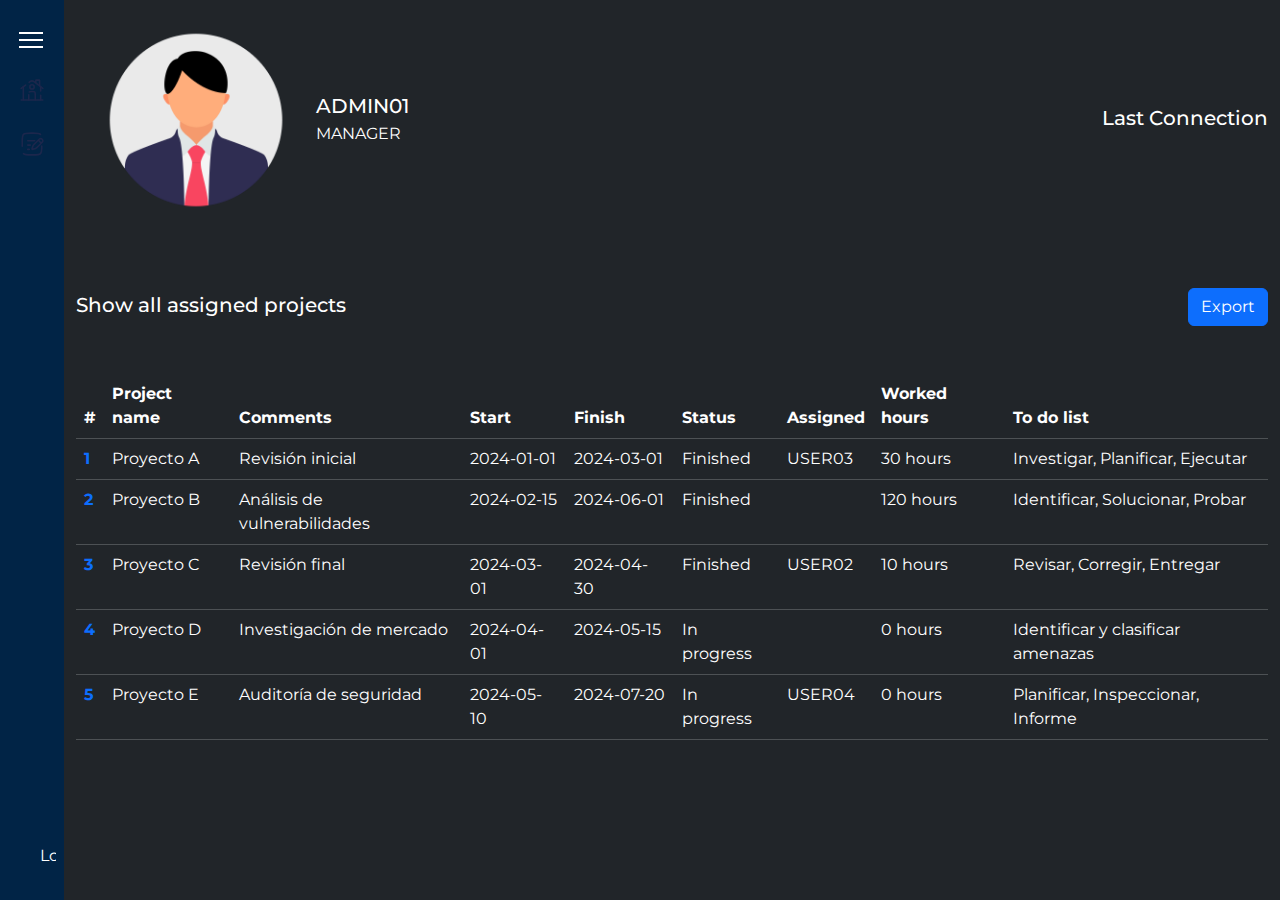
==== pages/dashboard-assigned-projects-admin.html @ 147cf3d9 "Se agrego una nueva page para el admin con su script correspondiente" ====
<!DOCTYPE html>
<html lang="en">
<head>
    <meta charset="UTF-8">
    <meta name="viewport" content="width=device-width, initial-scale=1.0">
    <title>Web app Task Register</title>
    <link href="https://cdn.jsdelivr.net/npm/bootstrap@5.3.3/dist/css/bootstrap.min.css" rel="stylesheet" integrity="sha384-QWTKZyjpPEjISv5WaRU9OFeRpok6YctnYmDr5pNlyT2bRjXh0JMhjY6hW+ALEwIH" crossorigin="anonymous">
    <link rel="stylesheet" href="/css/style.css">
</head>
<body class="text-white">
    <header>
        <div>
            <nav class="sidebar-app text-light" id="sidebar">
                <ul class="list-unstyled flex-grow-1">
                    <li class="menu-container-app">
                        <div class="menu-app" id="menu">
                            <div></div>
                            <div></div>
                            <div></div>
                        </div>
                    </li>
                    <li>
                        <a href="/index.html">
                            <img src="/assets/icon/home-icon.svg" alt="">
                            <span class="">Home</span>
                        </a>
                    </li>
                    <li>
                        <a href="#" id="list-users">
                            <img src="/assets/icon/project-add-icon.svg" alt="">
                            <span>List Users</span>
                        </a>
                    </li>
                    <li class="mt-auto">
                        <a href="#">
                            <img src="/assets/icon/logout-icon.svg" alt="">
                            <span>Logout</span>
                        </a>
                    </li>
                </ul>
            </nav>
        </div>
    </header>
    <main id="main">

        <div class="container-fluid">
            <div class="row align-items-center">
              <div class="col-md-6 d-flex align-items-center">
                <div class="profile-icon">
                    <img src="/assets/img/profile-img.png" alt="" class="rounded-circle profile-img">
                </div>
                <div>
                    <div class="h5 mb-1">
                        ADMIN01
                    </div>
                    <div>
                        MANAGER
                    </div>
                </div>
              </div>
              <div class="col-md-6 text-md-end">
                <div class="h5 mb-1">Last Connection</div>
              </div>
            </div>
        </div>

        <div class="position-fixed top-0 start-0 end-0 bottom-0 bg-light bg-opacity-50 d-flex justify-content-center align-items-center z-index-1050 hidden-form-update" id="hidden-form-update-admin">
            <div class="bg-black p-4 rounded shadow-lg w-100" style="max-width: 32rem; position: relative;">
                <form action="" method="post">
                    <h4 class="text-center text-light fw-bold mb-4">UPDATE PROJECT</h4>
                    <div>
                        <label for="projectName"></label>
                        <input type="text" class="form-control custom-input" id="projectName" placeholder="Project name">
                    </div>
                    <div>
                        <label for="comments"></label>
                        <textarea type="text" class="form-control custom-input" id="comments" placeholder="Comments"></textarea>
                    </div>
                    <div>
                        <label for="toDoList"></label>
                        <textarea  class="form-control custom-input" id="toDoList" placeholder="To do list"></textarea>
                    </div>
                    <div class="mb-3">
                        <label for="completed"></label>
                        <select id="completed" name="completed" class="form-select custom-input" multiple>
                            <option value="0">Assigned project?</option>
                            <option value="user1">USER01</option>
                            <option value="user2">USER02</option>
                            <option value="user3">USER03</option>
                            <option value="user4">USER04</option>
                            <option value="user5">USER05</option>
                        </select>
                    </div>
                    <div class="d-flex justify-content-end">
                        <button type="button" id="close-form" class="btn btn-danger me-2" onclick="closeFormUpdate()">Close</button>
                        <button type="submit" class="btn btn-success">Update</button>
                    </div>
                </form>
            </div>
        </div>
        <div class="position-fixed top-0 start-0 end-0 bottom-0 bg-light bg-opacity-50 d-flex justify-content-center align-items-center z-index-1050 hidden-delete" id="hidden-delete-admin">
            <div class="bg-black p-4 rounded-4 shadow-lg w-100" style="max-width: 32rem; position: relative;">
                <h4 class="text-center text-light fw-bold mb-4">DELETE PROJECT</h4>
                <p class="text-center">¿Estás seguro de que deseas eliminar este proyecto?</p>
                <div class="d-flex justify-content-end">
                    <button type="button" id="close-form" class="btn btn-danger me-2" style="width: 90px;">SI</button>
                    <button type="button" class="btn btn-success" style="width: 90px;" onclick="closeDelete()">NO</button>
                </div>
            </div>
        </div>

        <div class="container-fluid pt-5">
            <div class="row align-items-center">
                <div class="col-md-6 d-flex align-items-center">
                    <div class="h5 mb-1">
                        Show all assigned projects
                    </div>
                </div>
                <div class="col-md-6 text-md-end">
                    <button type="button" class="btn btn-primary">Export</button>
                </div>
            </div>
        </div>

        <div class="container-fluid py-5">
            <div class="row align-items-center">
                <div class="col-12">
                    <table class="table table-dark mx-auto bg-black">
                        <thead>
                          <tr>
                            <th scope="col">#</th>
                            <th scope="col">Project name</th>
                            <th scope="col">Comments</th>
                            <th scope="col">Start</th>
                            <th scope="col">Finish</th>
                            <th scope="col">Status</th>
                            <th scope="col">Assigned</th>
                            <th scope="col">Worked hours</th>
                            <th scope="col">To do list</th>
                          </tr>
                        </thead>
                        <tbody>
                          <tr>
                            <td>
                                <a href="#" class="text-primary fw-bold text-decoration-none" data-menu="1" onclick="toggleMenu(event, 1)">
                                    1
                                </a>
                                <div class="menu-admin position-absolute mt-2 border border-light rounded-4 bg-black text-light hidden-menu-admin" style="width: 12rem; z-index: 1050;" data-menu="1">
                                    <button class="btn btn-link menu-item text-decoration-none text-white d-flex" onclick="editProject(1)">Update project</button>
                                    <button class="btn btn-link menu-item text-decoration-none text-danger" onclick="deleteProject(1)">Delete project</button>
                                </div>
                            </td>
                            <td>Proyecto A</td>
                            <td>Revisión inicial</td>
                            <td>2024-01-01</td>
                            <td>2024-03-01</td>
                            <td>Finished</td>
                            <td>USER03</td>
                            <td>30 hours</td>
                            <td>Investigar, Planificar, Ejecutar</td>
                          </tr>
                          <tr>
                            <td>
                                <a href="#" class="text-primary fw-bold text-decoration-none" data-menu="2" onclick="toggleMenu(event, 2)">
                                    2
                                </a>
                                <div class="menu-admin position-absolute mt-2 border border-light rounded-4 bg-black text-light hidden-menu-admin" style="width: 12rem; z-index: 1050;" data-menu="2">
                                    <button class="btn btn-link menu-item text-decoration-none text-white d-flex" onclick="editProject(2)">Update project</button>
                                    <button class="btn btn-link menu-item text-decoration-none text-danger" onclick="deleteProject(2)">Delete project</button>
                                </div>
                            </td>
                            <td>Proyecto B</td>
                            <td>Análisis de vulnerabilidades</td>
                            <td>2024-02-15</td>
                            <td>2024-06-01</td>
                            <td>Finished</td>
                            <td></td>
                            <td>120 hours</td>
                            <td>Identificar, Solucionar, Probar</td>   
                          </tr>
                          <tr>
                            <td>
                                <a href="#" class="text-primary fw-bold text-decoration-none" data-menu="3" onclick="toggleMenu(event, 3)">
                                    3
                                </a>
                                <div class="menu-admin position-absolute mt-2 border border-light rounded-4 bg-black text-light hidden-menu-admin" style="width: 12rem; z-index: 1050;" data-menu="3">
                                    <button class="btn btn-link menu-item text-decoration-none text-white d-flex" onclick="editProject(3)">Update project</button>
                                    <button class="btn btn-link menu-item text-decoration-none text-danger" onclick="deleteProject(3)">Delete project</button>
                                </div>
                            </td>
                            <td>Proyecto C</td>
                            <td>Revisión final</td>
                            <td>2024-03-01</td>
                            <td>2024-04-30</td>
                            <td>Finished</td>
                            <td>USER02</td>
                            <td>10 hours</td>
                            <td>Revisar, Corregir, Entregar</td> 
                          </tr>
                          <tr>
                            <td>
                                <a href="#" class="text-primary fw-bold text-decoration-none" data-menu="4" onclick="toggleMenu(event, 4)">
                                    4
                                </a>
                                <div class="menu-admin position-absolute mt-2 border border-light rounded-4 bg-black text-light hidden-menu-admin" style="width: 12rem; z-index: 1050;" data-menu="4">
                                    <button class="btn btn-link menu-item text-decoration-none text-white d-flex" onclick="editProject(4)">Update project</button>
                                    <button class="btn btn-link menu-item text-decoration-none text-danger" onclick="deleteProject(4)">Delete project</button>
                                </div>
                            </td>
                            <td>Proyecto D</td>
                            <td>Investigación de mercado</td>
                            <td>2024-04-01</td>
                            <td>2024-05-15</td>
                            <td>In progress</td>
                            <td></td>
                            <td>0 hours</td>
                            <td>Identificar y clasificar amenazas</td>
                          </tr>
                          <tr>
                            <td>
                                <a href="#" class="text-primary fw-bold text-decoration-none" data-menu="5" onclick="toggleMenu(event, 5)">
                                    5
                                </a>
                                <div class="menu-admin position-absolute mt-2 border border-light rounded-4 bg-black text-light hidden-menu-admin" style="width: 12rem; z-index: 1050;" data-menu="5">
                                    <button class="btn btn-link menu-item text-decoration-none text-white d-flex" onclick="editProject(5)">Update project</button>
                                    <button class="btn btn-link menu-item text-decoration-none text-danger" onclick="deleteProject(5)">Delete project</button>
                                </div>
                            </td>
                            <td>Proyecto E</td>
                            <td>Auditoría de seguridad</td>
                            <td>2024-05-10</td>
                            <td>2024-07-20</td>
                            <td>In progress</td>
                            <td>USER04</td>
                            <td>0 hours</td>
                            <td>Planificar, Inspeccionar, Informe</td>
                          </tr>
                        </tbody>
                      </table>
                </div>
            </div>
        </div>

    </main>
    <script src="/script/script-sidebar.js"></script>
    <script src="/script/script-dashboard-assigned-admin.js"></script>
    <script src="https://cdn.jsdelivr.net/npm/bootstrap@5.3.3/dist/js/bootstrap.bundle.min.js" integrity="sha384-YvpcrYf0tY3lHB60NNkmXc5s9fDVZLESaAA55NDzOxhy9GkcIdslK1eN7N6jIeHz" crossorigin="anonymous"></script>
</body>
</html>
---- css/style.css ----
@import url('https://fonts.googleapis.com/css2?family=Montserrat:ital,wght@0,100..900;1,100..900&display=swap');

/**Estilos generales */
:root {
    --background-color: white;
    --background-color-sidebar: #012446;
    --text-title-color: #053D4E;
    --text-color: #32363B;
    --text-color-sidebar: #FFF;
    --icon-color: #32363B;
    --icon-menu-color: #707780;
    --menu-color: #FFF;

    --text-selected-color: #355CC0;
    --background-selected: #EBF0FF;
    --background-hover: #EBF0FF;

    --border-color: #E6E9ED;
}
* {
    margin: 0;
    padding: 0;
    box-sizing: border-box;
    font-family: "Montserrat", sans-serif;
}
body {
    width: 100%;
    height: 100vh;
    background-color: #212529;
}

/**Estilos del sidebar */
.sidebar-app {
    display: flex;
    flex-direction: column;
    margin-top: 0;
    width: 4rem;
    height: 100vh;
    position: fixed;
    top: 0;
    left: 0;
    z-index: 100;
    padding: 1.1rem 0;
    overflow-y: auto;
    background-color: var(--background-color-sidebar);
    transition: width 0.5s ease;
}
.sidebar-app.menu-toggle-app {
    width: 14rem;
}
.sidebar-app ul {
    display: flex;
    flex-direction: column;
    list-style: none;
    padding: 0;
    margin: 0;
    height: 100%;
}
.sidebar-app li {
    list-style: none;
}
.sidebar-app a {
    display: flex;
    align-items: center;
    gap: 1.3rem;
    padding: 0.9rem 0.7rem;
    text-decoration: none;
    margin: 0 0.5rem;
    border-radius: 0.5rem;
    white-space: nowrap;
    overflow: hidden;
    color: var(--text-color-sidebar);
}
.sidebar-app a:hover {
    background-color: var(--background-hover);
    color: #000 !important;
}
.sidebar-app a:hover img{
    filter: brightness(0) saturate(100%) invert(0%) sepia(100%) saturate(0%) hue-rotate(360deg) brightness(0) contrast(100%);
}
.sidebar-app img {
    width: 1.6rem;
}
.sidebar-app .logout {
    margin-top: auto;
}

/**Estilso del menu hamburguesa */
.menu-container-app {
    display: block;
    align-items: center;
    gap: 1.3rem;
    padding: 0.9rem 0.7rem;
    margin: 0 0.5rem;
    cursor: pointer;
}
.menu-app {
    width: 1.5rem;
    height: 1rem;
    display: flex;
    flex-direction: column;
    justify-content: space-between;
}
.menu-app div {
    width: 100% !important;
    height: 0.15rem !important;
    background-color: var(--menu-color) !important;
}

/**Estilos generales para el main */
main {
    margin-left: 4rem;
    transition: margin-left 0.5s ease;
}
main.menu-toggle-app {
    margin-left: 14rem;
}

/**Estilos para la seccion 1 del main, donde se muestran profile, full name, position y last connection */
.profile-icon {
    display: flex;
    justify-content: center;
    align-items: center;
}
.profile-img {
    width: 15rem;
    height: 15rem;
}
.profile-img-user {
    width: 5rem;
    height: 5rem;
    border: 1px solid var(--border-color);
}

/**Estilos de la seccion 2 del main, donde se muestra la tabla con la informacion de los proyectos del admin */
.table {
    color: #0000;
}
.table-dark {
    background-color: #000 !important;
}

/**Estilos para personalizar los formularios de las opciones para crear, actualizar y eliminar proyectos */
.custom-input {
    background-color: #D9D9D9 !important;
}
.custom-input:focus, .custom-input:hover {
    outline: none !important;
    box-shadow: none !important;
    border: 0;
}
.hidden-form {
    display: none !important;
}
.hidden-menu-user {
    display: none !important;
}
.hidden-menu-admin {
    display: none !important;
}
.hidden-form-update {
    display: none !important;
}
.hidden-form-assigned {
    display: none !important;
}
.hidden-delete {
    display: none !important;
}
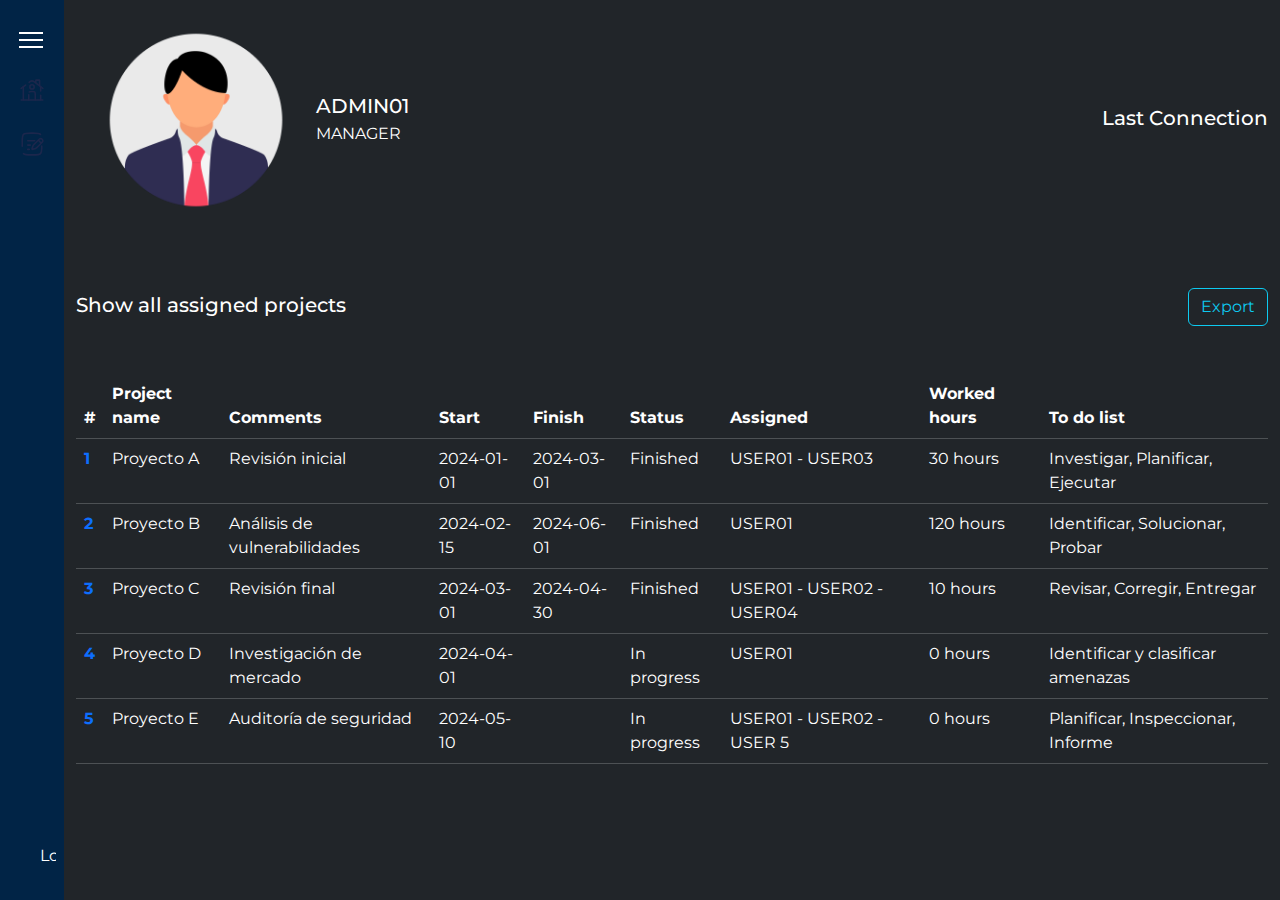
==== commit 48a8a7ca: "Se organizo y modificaron las etiquetas dentro del dashboard para ver los proyectos asignados" ====
--- a/pages/dashboard-assigned-projects-admin.html
+++ b/pages/dashboard-assigned-projects-admin.html
@@ -9,60 +9,37 @@
 </head>
 <body class="text-white">
     <header>
-        <div>
-            <nav class="sidebar-app text-light" id="sidebar">
-                <ul class="list-unstyled flex-grow-1">
-                    <li class="menu-container-app">
-                        <div class="menu-app" id="menu">
-                            <div></div>
-                            <div></div>
-                            <div></div>
-                        </div>
-                    </li>
-                    <li>
-                        <a href="/index.html">
-                            <img src="/assets/icon/home-icon.svg" alt="">
-                            <span class="">Home</span>
-                        </a>
-                    </li>
-                    <li>
-                        <a href="#" id="list-users">
-                            <img src="/assets/icon/project-add-icon.svg" alt="">
-                            <span>List Users</span>
-                        </a>
-                    </li>
-                    <li class="mt-auto">
-                        <a href="#">
-                            <img src="/assets/icon/logout-icon.svg" alt="">
-                            <span>Logout</span>
-                        </a>
-                    </li>
-                </ul>
-            </nav>
-        </div>
+        <nav class="sidebar-app text-light" id="sidebar">
+            <ul class="list-unstyled flex-grow-1">
+                <li class="menu-container-app">
+                    <div class="menu-app" id="menu">
+                        <div></div>
+                        <div></div>
+                        <div></div>
+                    </div>
+                </li>
+                <li>
+                    <a href="/index.html">
+                        <img src="/assets/icon/home-icon.svg" alt="">
+                        <span class="">Home</span>
+                    </a>
+                </li>
+                <li>
+                    <a href="/pages/dashboard-list-users-admin.html" id="list-users">
+                        <img src="/assets/icon/project-add-icon.svg" alt="">
+                        <span>List Users</span>
+                    </a>
+                </li>
+                <li class="mt-auto">
+                    <a href="#">
+                        <img src="/assets/icon/logout-icon.svg" alt="">
+                        <span>Logout</span>
+                    </a>
+                </li>
+            </ul>
+        </nav>
     </header>
     <main id="main">
-
-        <div class="container-fluid">
-            <div class="row align-items-center">
-              <div class="col-md-6 d-flex align-items-center">
-                <div class="profile-icon">
-                    <img src="/assets/img/profile-img.png" alt="" class="rounded-circle profile-img">
-                </div>
-                <div>
-                    <div class="h5 mb-1">
-                        ADMIN01
-                    </div>
-                    <div>
-                        MANAGER
-                    </div>
-                </div>
-              </div>
-              <div class="col-md-6 text-md-end">
-                <div class="h5 mb-1">Last Connection</div>
-              </div>
-            </div>
-        </div>
 
         <div class="position-fixed top-0 start-0 end-0 bottom-0 bg-light bg-opacity-50 d-flex justify-content-center align-items-center z-index-1050 hidden-form-update" id="hidden-form-update-admin">
             <div class="bg-black p-4 rounded shadow-lg w-100" style="max-width: 32rem; position: relative;">
@@ -98,6 +75,7 @@
                 </form>
             </div>
         </div>
+
         <div class="position-fixed top-0 start-0 end-0 bottom-0 bg-light bg-opacity-50 d-flex justify-content-center align-items-center z-index-1050 hidden-delete" id="hidden-delete-admin">
             <div class="bg-black p-4 rounded-4 shadow-lg w-100" style="max-width: 32rem; position: relative;">
                 <h4 class="text-center text-light fw-bold mb-4">DELETE PROJECT</h4>
@@ -109,6 +87,27 @@
             </div>
         </div>
 
+        <div class="container-fluid">
+            <div class="row align-items-center">
+              <div class="col-md-6 d-flex align-items-center">
+                <div class="profile-icon">
+                    <img src="/assets/img/profile-img.png" alt="" class="rounded-circle profile-img">
+                </div>
+                <div>
+                    <div class="h5 mb-1">
+                        ADMIN01
+                    </div>
+                    <div>
+                        MANAGER
+                    </div>
+                </div>
+              </div>
+              <div class="col-md-6 text-md-end">
+                <div class="h5 mb-1">Last Connection</div>
+              </div>
+            </div>
+        </div>
+
         <div class="container-fluid pt-5">
             <div class="row align-items-center">
                 <div class="col-md-6 d-flex align-items-center">
@@ -117,7 +116,7 @@
                     </div>
                 </div>
                 <div class="col-md-6 text-md-end">
-                    <button type="button" class="btn btn-primary">Export</button>
+                    <button type="button" class="btn btn-outline-info">Export</button>
                 </div>
             </div>
         </div>
@@ -155,7 +154,7 @@
                             <td>2024-01-01</td>
                             <td>2024-03-01</td>
                             <td>Finished</td>
-                            <td>USER03</td>
+                            <td>USER01 - USER03</td>
                             <td>30 hours</td>
                             <td>Investigar, Planificar, Ejecutar</td>
                           </tr>
@@ -174,7 +173,7 @@
                             <td>2024-02-15</td>
                             <td>2024-06-01</td>
                             <td>Finished</td>
-                            <td></td>
+                            <td>USER01</td>
                             <td>120 hours</td>
                             <td>Identificar, Solucionar, Probar</td>   
                           </tr>
@@ -193,7 +192,7 @@
                             <td>2024-03-01</td>
                             <td>2024-04-30</td>
                             <td>Finished</td>
-                            <td>USER02</td>
+                            <td>USER01 - USER02 - USER04</td>
                             <td>10 hours</td>
                             <td>Revisar, Corregir, Entregar</td> 
                           </tr>
@@ -210,9 +209,9 @@
                             <td>Proyecto D</td>
                             <td>Investigación de mercado</td>
                             <td>2024-04-01</td>
-                            <td>2024-05-15</td>
+                            <td></td>
                             <td>In progress</td>
-                            <td></td>
+                            <td>USER01</td>
                             <td>0 hours</td>
                             <td>Identificar y clasificar amenazas</td>
                           </tr>
@@ -229,9 +228,9 @@
                             <td>Proyecto E</td>
                             <td>Auditoría de seguridad</td>
                             <td>2024-05-10</td>
-                            <td>2024-07-20</td>
+                            <td></td>
                             <td>In progress</td>
-                            <td>USER04</td>
+                            <td>USER01 - USER02 - USER 5</td>
                             <td>0 hours</td>
                             <td>Planificar, Inspeccionar, Informe</td>
                           </tr>
--- a/css/style.css
+++ b/css/style.css
@@ -127,8 +127,8 @@
     height: 15rem;
 }
 .profile-img-user {
-    width: 5rem;
-    height: 5rem;
+    width: 3.5rem;
+    height: 3.5rem;
     border: 1px solid var(--border-color);
 }
 
@@ -166,4 +166,7 @@
 }
 .hidden-delete {
     display: none !important;
+}
+.hidden-new-user {
+    display: none !important;
 }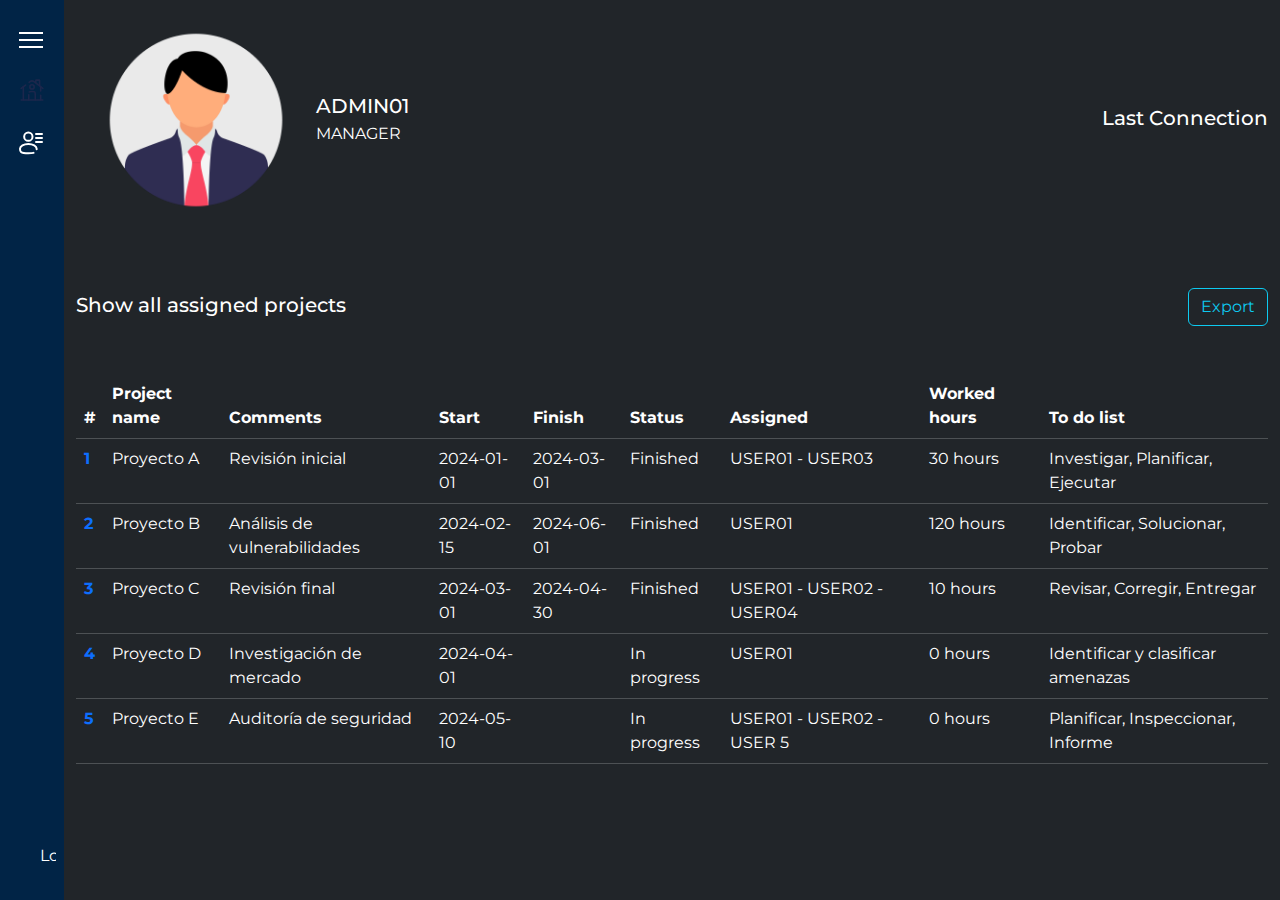
==== commit 7f04838b: "Se modificaron etiquetas" ====
--- a/pages/dashboard-assigned-projects-admin.html
+++ b/pages/dashboard-assigned-projects-admin.html
@@ -26,7 +26,7 @@
                 </li>
                 <li>
                     <a href="/pages/dashboard-list-users-admin.html" id="list-users">
-                        <img src="/assets/icon/project-add-icon.svg" alt="">
+                        <img src="/assets/icon/list-users-icon.svg" alt="">
                         <span>List Users</span>
                     </a>
                 </li>
@@ -123,7 +123,7 @@
 
         <div class="container-fluid py-5">
             <div class="row align-items-center">
-                <div class="col-12">
+                <div class="col-md-12 table-responsive">
                     <table class="table table-dark mx-auto bg-black">
                         <thead>
                           <tr>
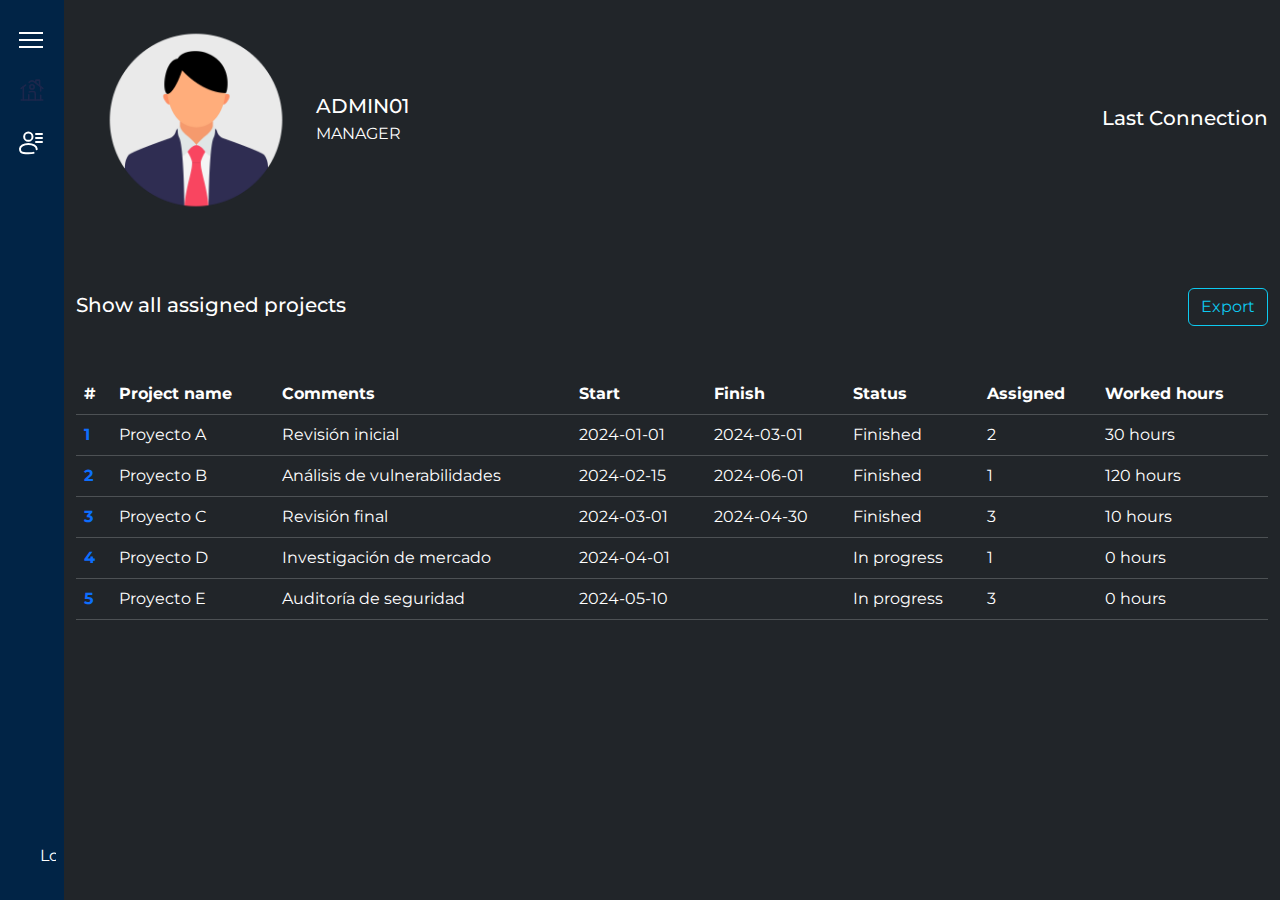
==== commit ef0b4e50: "Se realizaron cambios dentro de las etiquetas que conforman la tabla" ====
--- a/pages/dashboard-assigned-projects-admin.html
+++ b/pages/dashboard-assigned-projects-admin.html
@@ -135,7 +135,6 @@
                             <th scope="col">Status</th>
                             <th scope="col">Assigned</th>
                             <th scope="col">Worked hours</th>
-                            <th scope="col">To do list</th>
                           </tr>
                         </thead>
                         <tbody>
@@ -154,9 +153,8 @@
                             <td>2024-01-01</td>
                             <td>2024-03-01</td>
                             <td>Finished</td>
-                            <td>USER01 - USER03</td>
+                            <td>2</td>
                             <td>30 hours</td>
-                            <td>Investigar, Planificar, Ejecutar</td>
                           </tr>
                           <tr>
                             <td>
@@ -173,9 +171,8 @@
                             <td>2024-02-15</td>
                             <td>2024-06-01</td>
                             <td>Finished</td>
-                            <td>USER01</td>
-                            <td>120 hours</td>
-                            <td>Identificar, Solucionar, Probar</td>   
+                            <td>1</td>
+                            <td>120 hours</td> 
                           </tr>
                           <tr>
                             <td>
@@ -192,9 +189,8 @@
                             <td>2024-03-01</td>
                             <td>2024-04-30</td>
                             <td>Finished</td>
-                            <td>USER01 - USER02 - USER04</td>
+                            <td>3</td>
                             <td>10 hours</td>
-                            <td>Revisar, Corregir, Entregar</td> 
                           </tr>
                           <tr>
                             <td>
@@ -211,9 +207,8 @@
                             <td>2024-04-01</td>
                             <td></td>
                             <td>In progress</td>
-                            <td>USER01</td>
+                            <td>1</td>
                             <td>0 hours</td>
-                            <td>Identificar y clasificar amenazas</td>
                           </tr>
                           <tr>
                             <td>
@@ -230,9 +225,8 @@
                             <td>2024-05-10</td>
                             <td></td>
                             <td>In progress</td>
-                            <td>USER01 - USER02 - USER 5</td>
+                            <td>3</td>
                             <td>0 hours</td>
-                            <td>Planificar, Inspeccionar, Informe</td>
                           </tr>
                         </tbody>
                       </table>
